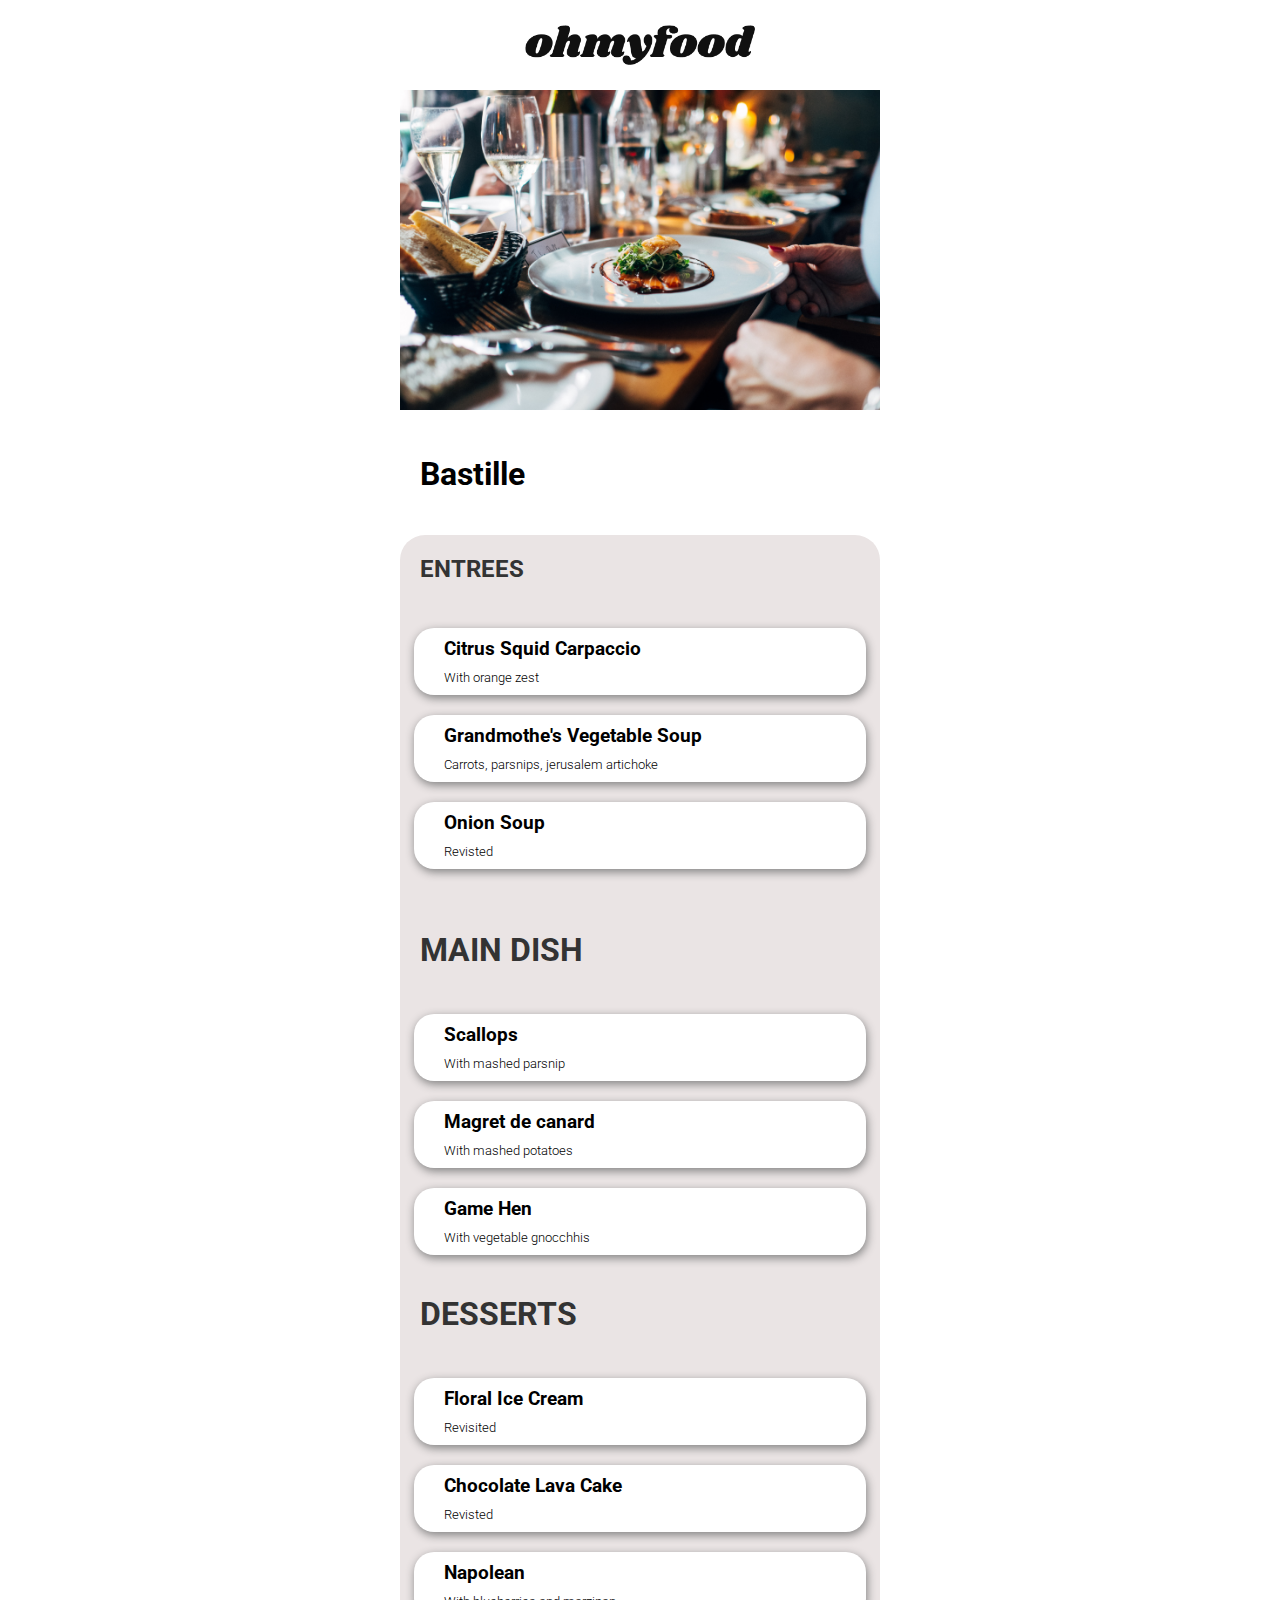
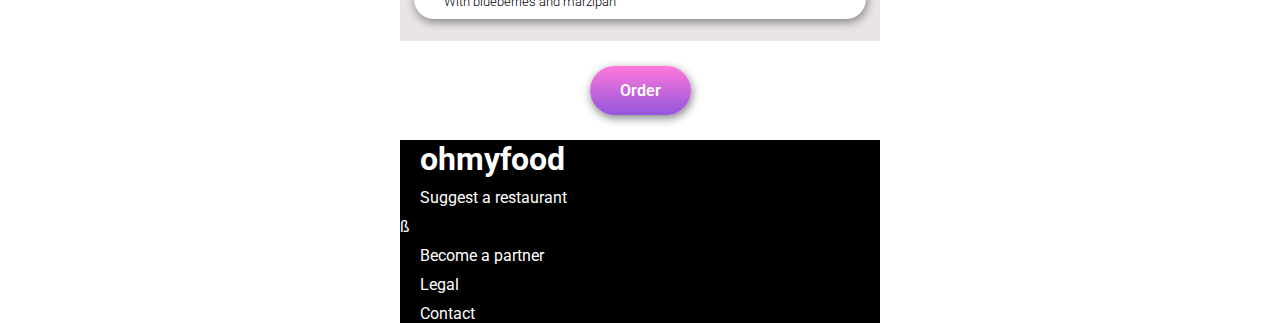
==== alafrancaise.html @ 84ab4adc "adding more to index" ====
<!DOCTYPE html>
<html lang="en">
  <head>
    <meta charset="UTF-8" />
    <meta http-equiv="X-UA-Compatible" content="IE=edge" />
    <meta name="viewport" content="width=device-width, initial-scale=1.0" />
    <link rel="stylesheet" href="styles/styles.css" />
    <title>Document</title>
    <link
      rel="stylesheet"
      href="https://cdnjs.cloudflare.com/ajax/libs/font-awesome/6.1.1/css/all.min.css"
      integrity="sha512-KfkfwYDsLkIlwQp6LFnl8zNdLGxu9YAA1QvwINks4PhcElQSvqcyVLLD9aMhXd13uQjoXtEKNosOWaZqXgel0g=="
      crossorigin="anonymous"
      referrerpolicy="no-referrer"
    />
  </head>
  <body>
    <div class="logo">
       
      <img src="images/logo/ohmyfood.png" alt="logo" />
    </div>
    <figure class="fondo">
    <img src="images/restaurants/jay-wennington-N_Y88TWmGwA-unsplash.jpg" alt="">
    </figure>
    <div class="restaurant">
        <h1>Bastille</h1>
    <div class="favorite">
        <label for="Bastille">
          <input type="checkbox" id="Bastille" />
          <i class="fa-regular fa-heart"></i>
          <span></span>
        </label>
    </div>
</div>
    
    <section class="menu">
        
        
        
        <article class="entree">
            <h2 class="t-menu">ENTREES</h2>
            <div class="selection">
                <h3>Citrus Squid Carpaccio</h3>
                <h5>With orange zest</h5>

        </div>
            <div class="selection">
                <h3>Grandmothe's Vegetable Soup</h3>
                <h5>Carrots, parsnips, jerusalem artichoke</h5>
        </div>
            </div>
            <div class="selection">
                <h3>Onion Soup</h3>
                <h5>Revisted</h5>
        </div>
            </div>

        </article>
        <article class="main-dish">
            <h1 class="t-menu">MAIN DISH</h1>
            <div class="selection">
                <h3>Scallops</h3>
                <h5>With mashed parsnip</h5>
            </div>
            <div class="selection">
                <h3>Magret de canard</h3>
                <h5>With mashed potatoes</h5>
            </div>
            <div class="selection">
                <h3>Game Hen</h3>
                <h5>With vegetable gnocchhis</h5>
            </div>
        </article>
        <article class="dessert">
            <h1 class="t-menu">DESSERTS</h1>
            <div class="selection">
                <h3>Floral Ice Cream</h3>
                <h5>Revisited</h5>
            </div>
            <div class="selection">
                <h3>Chocolate Lava Cake</h3>
                <h5>Revisted</h5>
            </div>
            <div class="selection">
                <h3>Napolean</h3>
                <h5>With blueberries and marzipan</h5>
            </div>
        </article>

    </section>

    
      <a class="btn-order btn-gradient" href="#">Order</a>
    
  </body>
  <footer>
    <h1>ohmyfood</h1>
    
      <a href="#">Suggest a restaurant</a>ß
      <a href="#">Become a partner</a>
      <a href="#">Legal</a>
      <a href="#">Contact</a>
    
  </footer>
</html>
---- styles/styles.css ----
@import url("https://fonts.googleapis.com/css2?family=Shrikhand&display=swap");
@import url("https://fonts.googleapis.com/css2?family=Roboto&display=swap");

/* SETTING BODY PROPERTIES  */

body {
  max-width: 480px;
  font-family: "Roboto";
  font-size: 16px;
  margin: 0 auto;
}

a{
  text-decoration: none;
  
}

a:visited,a:hover, a:link{
  color: white;
}

/* MAIN LOGO DESIGN */

.logo{
  padding: 10px;
  -webkit-box-shadow: 0px 9px 0px -2px rgba(0,0,0,0.25);
  -moz-box-shadow: 0px 9px 0px -2px rgba(0,0,0,0.25);
  box-shadow: 0px 9px 0px -2px rgba(0,0,0,0.20);
}

.logo img{
  display: block;
  height: 40px;
  margin: 15px auto;
}

/* LOCATION SECTION */

.location{
  padding: 20px;
  font-style: 'roboto' ;
  font-size: x-large;
  text-align: center;
  color: #333;
  background-color: rgb(125 125 125 / 28%);
}

.location i{
  margin-right: 10px;
}


.booking {
  height: 15em;
  display: flex;
  flex-flow: column;
  align-content: center;
  justify-content: space-between;
  align-items: center;
  background-color: rgb(233, 233, 233);
  padding: 40px;
}
.booking h1{
  font-weight:900;
}
.booking p{

  width: fit-content;

}
.booking h3{
  text-align: center;

}

.btn-gradient {
  
  margin: 20px;
  width: fit-content;
  background-color: #ff79da;
  align-items: center;
  padding: 15px 30px;
  border-radius: 50px;
  color: #fff;
  font-weight: 600;
  font-family: "Roboto";

  background: #9456dc;
  background: -webkit-linear-gradient(bottom, #9456dc, #ff79db);
  background: -moz-linear-gradient(bottom, #9456dc, #ff79db);
  background: linear-gradient(to top, #9456dc, #ff79db);
  box-shadow: 1px 3px 10px grey;
}


.info{
  display: flex;
  flex-direction: column;
  gap:40px;
}
.info h1{
  margin: 30px;


}

.info i{
  color:#9356dc;
  margin: 5px;
}

.work{
  font-weight: bold;
  display: flex;
  align-items: center;
  font-size: 20px;
  box-shadow: 0px 2px 30px rgb(176, 173, 173);
  margin:  0px 20px ;
  height: 80px;
  background-color: rgb(233, 233, 233);
  border-radius: 20px;
gap:20px;
}
.work p{
  width: 25px;
  margin: 0 0 0 -15px ;
  color: #fff;
  font-size: 20px;
  text-align: center;
  border-radius:50%;
  background-color:#9356dc;
}
.work:hover{
  background-color: #e5d5f6;
  opacity: 1.0;
}


.restaurants{
  display: flex;
  flex-direction: column;
  gap:20px;
  margin-top:40px;
  

}
.restaurants figure{
  margin:20px;
  border-radius: 20px;
  -webkit-box-shadow: -3px 0px 17px 12px rgba(0,0,0,0.1);
  -moz-box-shadow: -3px 0px 17px 12px rgba(0,0,0,0.1);
  box-shadow: -3px 0px 17px 12px rgba(0,0,0,0.1);

}
.restaurants article{

  overflow: hidden;

}
.restaurants article>figure>figcaption>h2{
  margin-left: 20px;
  
}
.restaurants article>figure>figcaption>p{
  margin: 20px;
  overflow: hidden;
  padding-bottom: 20px;

}

.restaurants article>figure>img{
 object-fit:cover;
 width: 100%;
 max-height: 200px ;
  border-top-right-radius: 20px;
  border-top-left-radius: 20px;
  padding-bottom: 10px;

}


footer{
  font-family: 'Roboto';
  background-color: black;
  color: #fff;

}
footer a ,footer>h1{
  margin: 0px 20px;
  color: #fff;
text-decoration: none;

 }

 footer{
  color: #fff;
  display: flex;
  flex-direction: column;
  gap:10px;
 }



 /* alafrancaise code*/




.fondo{

margin: 0;

}
.fondo img{
object-fit: cover;
width: 100%;


}
 .menu{

  display: flex;
  flex-flow: column wrap;
  gap:20px;
  background-color: rgb(234, 228, 228);
  border-radius: 25px 25px 0 0;

 }
.entree , .main-dish , .dessert {  
  display: flex;
  flex-direction: column;
  gap:20px;
  align-items: center;

  
}



.t-menu{
  display: flex;
  margin: 20px;
  padding-bottom: 5px;
  align-self: flex-start;
  color: #333;
 
}

.entree h1:hover{
  border-bottom: 4px solid green;
  width: 11%;
}

 .selection{
  background-color: #fff;
  padding: 10px;
  display: flex;
  flex-flow: column;
  margin: 0;
  border-radius: 20px;
  width: 90%;
  gap:10px;
  box-shadow: 1px 3px 10px grey;
 }

 .selection h3,h5{
  margin:  0 0 0 20px;
}
.selection h5{
font-weight:300;
}

.btn-order{
  margin: 25px auto;
  color: #fff;
display: flex;
flex-direction:row;
 align-self: center;
}
.btn-gradient>a{
  color: #fff;
}

.menu>h1{
  font-size: 40px;
  margin: 20px;
  font-family: "Roboto";
  font-style: italic;
}

.favorite {

 d
}
.restaurant{
display: flex;
 flex-flow: row nowrp;
 align-items: center;
 justify-content: space-between;
 padding: 20px;
}
.favorite input {

  width: 0;
  height: 0;
  overflow: auto;
}

.favorite input:checked + i {

  color: red;


}
 .favorite i {
  

  background-color: transparent;
  border-style: black solid; 
  border-width: 5px;
  
  
  text-align: center;


  font-size: 40px;

position:sticky;
}

.entree input {
  width: 0;
  height: 0;
  overflow: hidden;
}
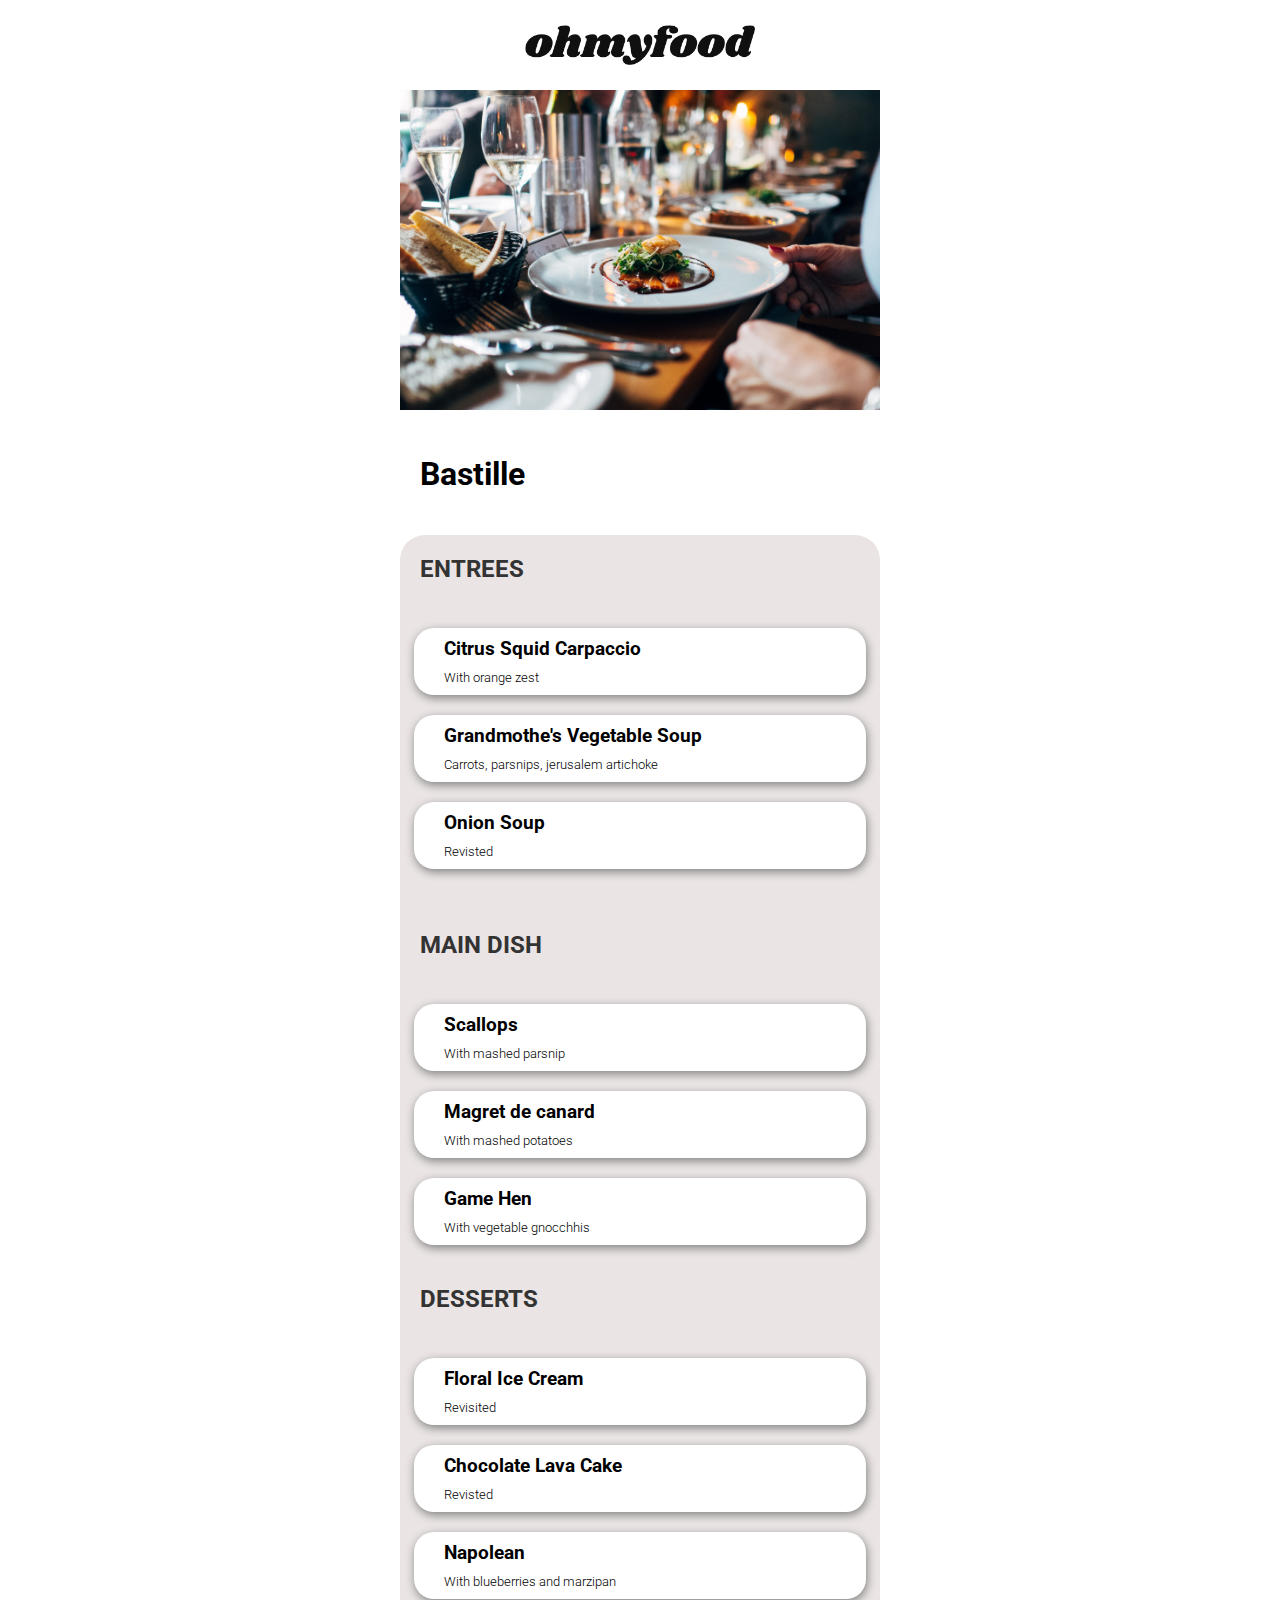
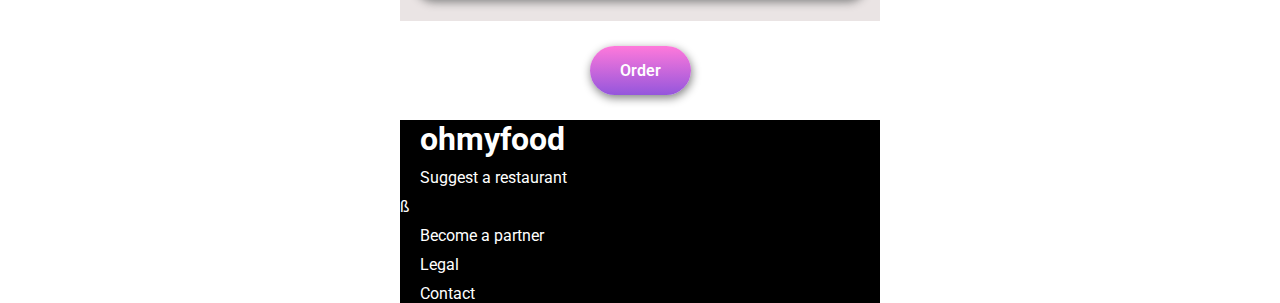
==== commit a0e1dbe0: "adding more to index" ====
--- a/alafrancaise.html
+++ b/alafrancaise.html
@@ -37,7 +37,7 @@
         
         
         
-        <article class="entree">
+        <article class="entree mark">
             <h2 class="t-menu">ENTREES</h2>
             <div class="selection">
                 <h3>Citrus Squid Carpaccio</h3>
@@ -56,8 +56,8 @@
             </div>
 
         </article>
-        <article class="main-dish">
-            <h1 class="t-menu">MAIN DISH</h1>
+        <article class="main-dish mark">
+            <h2 class="t-menu">MAIN DISH</h2>
             <div class="selection">
                 <h3>Scallops</h3>
                 <h5>With mashed parsnip</h5>
@@ -71,8 +71,8 @@
                 <h5>With vegetable gnocchhis</h5>
             </div>
         </article>
-        <article class="dessert">
-            <h1 class="t-menu">DESSERTS</h1>
+        <article class="dessert mark">
+            <h2 class="t-menu">DESSERTS</h2>
             <div class="selection">
                 <h3>Floral Ice Cream</h3>
                 <h5>Revisited</h5>
--- a/styles/styles.css
+++ b/styles/styles.css
@@ -246,9 +246,10 @@
  
 }
 
-.entree h1:hover{
+.mark h2:hover{
   border-bottom: 4px solid green;
   width: 11%;
+  overflow:visible;
 }
 
  .selection{
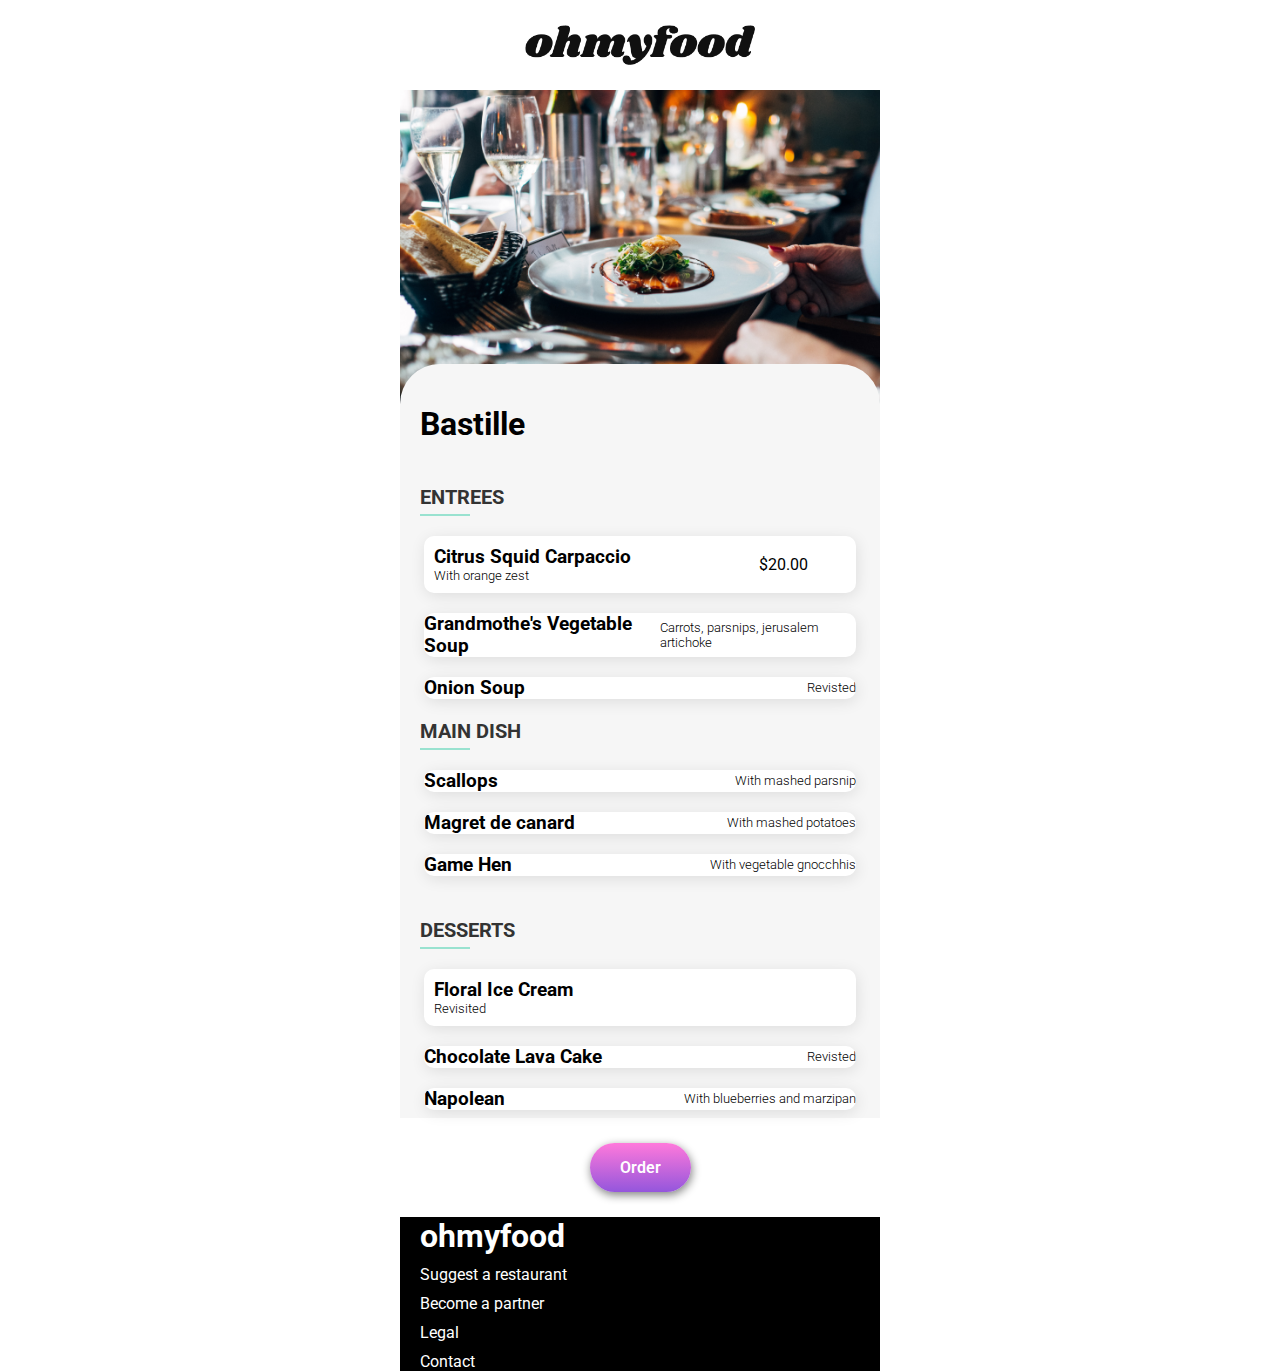
==== commit 0e6f8a97: "working with transition and fixing  more to index" ====
--- a/alafrancaise.html
+++ b/alafrancaise.html
@@ -16,90 +16,87 @@
   </head>
   <body>
     <div class="logo">
-       
       <img src="images/logo/ohmyfood.png" alt="logo" />
     </div>
     <figure class="fondo">
-    <img src="images/restaurants/jay-wennington-N_Y88TWmGwA-unsplash.jpg" alt="">
+      <img
+        src="images/restaurants/jay-wennington-N_Y88TWmGwA-unsplash.jpg"
+        alt=""
+      />
     </figure>
     <div class="restaurant">
-        <h1>Bastille</h1>
-    <div class="favorite">
+      <h1>Bastille</h1>
+      <div class="favorite">
         <label for="Bastille">
           <input type="checkbox" id="Bastille" />
           <i class="fa-regular fa-heart"></i>
-          <span></span>
+          <i class="fa-solid fa-heart"></i>
         </label>
+      </div>
     </div>
-</div>
-    
+
     <section class="menu">
-        
-        
-        
-        <article class="entree mark">
-            <h2 class="t-menu">ENTREES</h2>
-            <div class="selection">
-                <h3>Citrus Squid Carpaccio</h3>
-                <h5>With orange zest</h5>
-
+      <article class="entree mark">
+        <h2 class="t-menu">ENTREES</h2>
+        <div class="selection">
+          <div>
+            <h3>Citrus Squid Carpaccio</h3>
+            <h5>With orange zest</h5>
+          </div>
+          <div class="price">$20.00</div>
+          <div class="check"><i class="fa-solid fa-circle-check"></i></div>
         </div>
-            <div class="selection">
-                <h3>Grandmothe's Vegetable Soup</h3>
-                <h5>Carrots, parsnips, jerusalem artichoke</h5>
+        <div class="selection">
+          <h3>Grandmothe's Vegetable Soup</h3>
+          <h5>Carrots, parsnips, jerusalem artichoke</h5>
         </div>
-            </div>
-            <div class="selection">
-                <h3>Onion Soup</h3>
-                <h5>Revisted</h5>
+        <div class="selection">
+          <h3>Onion Soup</h3>
+          <h5>Revisted</h5>
         </div>
-            </div>
-
-        </article>
-        <article class="main-dish mark">
-            <h2 class="t-menu">MAIN DISH</h2>
-            <div class="selection">
-                <h3>Scallops</h3>
-                <h5>With mashed parsnip</h5>
-            </div>
-            <div class="selection">
-                <h3>Magret de canard</h3>
-                <h5>With mashed potatoes</h5>
-            </div>
-            <div class="selection">
-                <h3>Game Hen</h3>
-                <h5>With vegetable gnocchhis</h5>
-            </div>
-        </article>
-        <article class="dessert mark">
-            <h2 class="t-menu">DESSERTS</h2>
-            <div class="selection">
-                <h3>Floral Ice Cream</h3>
-                <h5>Revisited</h5>
-            </div>
-            <div class="selection">
-                <h3>Chocolate Lava Cake</h3>
-                <h5>Revisted</h5>
-            </div>
-            <div class="selection">
-                <h3>Napolean</h3>
-                <h5>With blueberries and marzipan</h5>
-            </div>
-        </article>
-
+      </article>
+      <article class="main-dish mark">
+        <h2 class="t-menu">MAIN DISH</h2>
+        <div class="selection">
+          <h3>Scallops</h3>
+          <h5>With mashed parsnip</h5>
+        </div>
+        <div class="selection">
+          <h3>Magret de canard</h3>
+          <h5>With mashed potatoes</h5>
+        </div>
+        <div class="selection">
+          <h3>Game Hen</h3>
+          <h5>With vegetable gnocchhis</h5>
+        </div>
+      </article>
+      <article class="dessert mark">
+        <h2 class="t-menu">DESSERTS</h2>
+        <div class="selection">
+          <div>
+            <h3>Floral Ice Cream</h3>
+            <h5>Revisited</h5>
+          </div>
+        </div>
+        <div class="selection">
+          <h3>Chocolate Lava Cake</h3>
+          <h5>Revisted</h5>
+        </div>
+        <div class="selection">
+          <h3>Napolean</h3>
+          <h5>With blueberries and marzipan</h5>
+        </div>
+      </article>
     </section>
 
-    
-      <a class="btn-order btn-gradient" href="#">Order</a>
-    
+    <a class="btn-order btn-gradient" href="#">Order</a>
   </body>
   <footer>
     <h1>ohmyfood</h1>
-    
-      <a href="#">Suggest a restaurant</a>ß
-      <a href="#">Become a partner</a>
-      <a href="#">Legal</a>
-      <a href="#">Contact</a>
-    
+
+    <a href="#">Suggest a restaurant</a>
+    <a href="#">Become a partner</a>
+    <a href="#">Legal</a>
+    <a href="#">Contact</a>
   </footer>
 </html>
--- a/styles/styles.css
+++ b/styles/styles.css
@@ -10,25 +10,26 @@
   margin: 0 auto;
 }
 
-a{
+a {
   text-decoration: none;
-  
-}
-
-a:visited,a:hover, a:link{
+}
+
+a:visited,
+a:hover,
+a:link {
   color: white;
 }
 
 /* MAIN LOGO DESIGN */
 
-.logo{
+.logo {
   padding: 10px;
-  -webkit-box-shadow: 0px 9px 0px -2px rgba(0,0,0,0.25);
-  -moz-box-shadow: 0px 9px 0px -2px rgba(0,0,0,0.25);
-  box-shadow: 0px 9px 0px -2px rgba(0,0,0,0.20);
-}
-
-.logo img{
+  -webkit-box-shadow: 0px 9px 0px -2px rgba(0, 0, 0, 0.25);
+  -moz-box-shadow: 0px 9px 0px -2px rgba(0, 0, 0, 0.25);
+  box-shadow: 0px 9px 0px -2px rgba(0, 0, 0, 0.2);
+}
+
+.logo img {
   display: block;
   height: 40px;
   margin: 15px auto;
@@ -36,19 +37,18 @@
 
 /* LOCATION SECTION */
 
-.location{
+.location {
   padding: 20px;
-  font-style: 'roboto' ;
+  font-style: "roboto";
   font-size: x-large;
   text-align: center;
   color: #333;
   background-color: rgb(125 125 125 / 28%);
 }
 
-.location i{
+.location i {
   margin-right: 10px;
 }
-
 
 .booking {
   height: 15em;
@@ -60,21 +60,17 @@
   background-color: rgb(233, 233, 233);
   padding: 40px;
 }
-.booking h1{
-  font-weight:900;
-}
-.booking p{
-
+.booking h1 {
+  font-weight: 900;
+}
+.booking p {
   width: fit-content;
-
-}
-.booking h3{
+}
+.booking h3 {
   text-align: center;
-
 }
 
 .btn-gradient {
-  
   margin: 20px;
   width: fit-content;
   background-color: #ff79da;
@@ -92,245 +88,254 @@
   box-shadow: 1px 3px 10px grey;
 }
 
-
-.info{
+.info {
   display: flex;
   flex-direction: column;
-  gap:40px;
-}
-.info h1{
+  gap: 40px;
+}
+.info h1 {
   margin: 30px;
-
-
-}
-
-.info i{
-  color:#9356dc;
+}
+
+.info i {
+  color: #9356dc;
   margin: 5px;
 }
 
-.work{
+.work {
   font-weight: bold;
   display: flex;
   align-items: center;
   font-size: 20px;
   box-shadow: 0px 2px 30px rgb(176, 173, 173);
-  margin:  0px 20px ;
+  margin: 0px 20px;
   height: 80px;
   background-color: rgb(233, 233, 233);
   border-radius: 20px;
-gap:20px;
-}
-.work p{
+  gap: 20px;
+}
+.work p {
   width: 25px;
-  margin: 0 0 0 -15px ;
+  margin: 0 0 0 -15px;
   color: #fff;
   font-size: 20px;
   text-align: center;
-  border-radius:50%;
-  background-color:#9356dc;
-}
-.work:hover{
+  border-radius: 50%;
+  background-color: #9356dc;
+}
+.work:hover {
   background-color: #e5d5f6;
-  opacity: 1.0;
-}
-
-
-.restaurants{
+  opacity: 1;
+}
+
+.restaurants {
   display: flex;
   flex-direction: column;
-  gap:20px;
-  margin-top:40px;
-  
-
-}
-.restaurants figure{
-  margin:20px;
+  gap: 20px;
+  margin-top: 40px;
+}
+.restaurants figure {
+  margin: 20px;
   border-radius: 20px;
-  -webkit-box-shadow: -3px 0px 17px 12px rgba(0,0,0,0.1);
-  -moz-box-shadow: -3px 0px 17px 12px rgba(0,0,0,0.1);
-  box-shadow: -3px 0px 17px 12px rgba(0,0,0,0.1);
-
-}
-.restaurants article{
-
+  -webkit-box-shadow: -3px 0px 17px 12px rgba(0, 0, 0, 0.1);
+  -moz-box-shadow: -3px 0px 17px 12px rgba(0, 0, 0, 0.1);
+  box-shadow: -3px 0px 17px 12px rgba(0, 0, 0, 0.1);
+}
+.restaurants article {
   overflow: hidden;
-
-}
-.restaurants article>figure>figcaption>h2{
+}
+.restaurants article > figure > figcaption > h2 {
   margin-left: 20px;
-  
-}
-.restaurants article>figure>figcaption>p{
+}
+.restaurants article > figure > figcaption > p {
   margin: 20px;
   overflow: hidden;
   padding-bottom: 20px;
-
-}
-
-.restaurants article>figure>img{
- object-fit:cover;
- width: 100%;
- max-height: 200px ;
+}
+
+.restaurants article > figure > img {
+  object-fit: cover;
+  width: 100%;
+  max-height: 200px;
   border-top-right-radius: 20px;
   border-top-left-radius: 20px;
   padding-bottom: 10px;
-
-}
-
-
-footer{
-  font-family: 'Roboto';
+}
+
+footer {
+  font-family: "Roboto";
   background-color: black;
   color: #fff;
-
-}
-footer a ,footer>h1{
+}
+footer a,
+footer > h1 {
   margin: 0px 20px;
   color: #fff;
-text-decoration: none;
-
- }
-
- footer{
+  text-decoration: none;
+}
+
+footer {
   color: #fff;
   display: flex;
   flex-direction: column;
-  gap:10px;
- }
-
-
-
- /* alafrancaise code*/
-
-
-
-
-.fondo{
-
-margin: 0;
-
-}
-.fondo img{
-object-fit: cover;
-width: 100%;
-
-
-}
- .menu{
-
+  gap: 10px;
+}
+
+/* alafrancaise code*/
+
+.fondo {
+  margin: 0;
+}
+.fondo img {
+  object-fit: cover;
+  width: 100%;
+}
+.menu {
   display: flex;
   flex-flow: column wrap;
-  gap:20px;
-  background-color: rgb(234, 228, 228);
-  border-radius: 25px 25px 0 0;
-
- }
-.entree , .main-dish , .dessert {  
+  gap: 20px;
+  background-color: #f6f6f6;
+}
+.entree,
+.main-dish,
+.dessert {
   display: flex;
   flex-direction: column;
-  gap:20px;
-  align-items: center;
-
-  
-}
-
-
-
-.t-menu{
-  display: flex;
-  margin: 20px;
+  gap: 20px;
+  align-items: center;
+}
+
+.t-menu {
+  margin: 0 20px;
   padding-bottom: 5px;
   align-self: flex-start;
   color: #333;
- 
-}
-
-.mark h2:hover{
+  position: relative;
+  font-size: 20px;
+  padding: 0;
+}
+.t-menu::after {
+  content: "";
+  display: block;
+  width: 50px;
+  height: 2px;
+  background-color: #99e2d0;
+  margin-top: 5px;
+}
+.mark h2:hover {
   border-bottom: 4px solid green;
   width: 11%;
-  overflow:visible;
-}
-
- .selection{
+  overflow: visible;
+}
+
+.selection {
   background-color: #fff;
+  display: flex;
+  margin: 0;
+  border-radius: 10px;
+  width: 90%;
+  box-shadow: 1px 3px 15px rgb(0 0 0 / 10%);
+  justify-content: space-between;
+  align-items: center;
+  overflow: hidden;
+}
+
+.selection > div:first-of-type {
   padding: 10px;
-  display: flex;
-  flex-flow: column;
+}
+
+.selection h3,
+h5 {
   margin: 0;
-  border-radius: 20px;
-  width: 90%;
-  gap:10px;
-  box-shadow: 1px 3px 10px grey;
- }
-
- .selection h3,h5{
-  margin:  0 0 0 20px;
-}
-.selection h5{
-font-weight:300;
-}
-
-.btn-order{
+}
+.selection h5 {
+  font-weight: 300;
+}
+
+.check {
+  display: flex;
+  justify-content: center;
+  align-items: center;
+  height: 50px;
+  width: 50px;
+  background-color: #99e2d0;
+  color: #fff;
+  margin-right: -120px;
+  transition: all 0.3s ease;
+}
+
+.check i {
+  transform: rotate(45deg);
+  transition: all 2s ease;
+}
+
+.selection:hover .check {
+  margin-right: 0;
+}
+.selection:hover .check i {
+  transform: rotate(0deg);
+}
+
+.btn-order {
   margin: 25px auto;
   color: #fff;
-display: flex;
-flex-direction:row;
- align-self: center;
-}
-.btn-gradient>a{
-  color: #fff;
-}
-
-.menu>h1{
+  display: flex;
+  flex-direction: row;
+  align-self: center;
+}
+.btn-gradient > a {
+  color: #fff;
+}
+
+.menu > h1 {
   font-size: 40px;
   margin: 20px;
   font-family: "Roboto";
   font-style: italic;
 }
 
-.favorite {
-
- d
-}
-.restaurant{
-display: flex;
- flex-flow: row nowrp;
- align-items: center;
- justify-content: space-between;
- padding: 20px;
+.restaurant {
+  display: flex;
+  align-items: center;
+  justify-content: space-between;
+  padding: 20px;
+  background-color: #f6f6f6;
+  border-top-left-radius: 40px;
+  border-top-right-radius: 40px;
+  margin-top: -50px;
+  position: relative;
 }
 .favorite input {
-
   width: 0;
   height: 0;
   overflow: auto;
 }
 
+.favorite i {
+  display: block;
+
+  background-color: transparent;
+  text-align: center;
+
+  font-size: 30px;
+
+  position: sticky;
+}
+
+.favorite input + i + i {
+  display: none;
+}
+
+.favorite input:checked + i + i {
+  display: block;
+  color: red;
+}
 .favorite input:checked + i {
-
-  color: red;
-
-
-}
- .favorite i {
-  
-
-  background-color: transparent;
-  border-style: black solid; 
-  border-width: 5px;
-  
-  
-  text-align: center;
-
-
-  font-size: 40px;
-
-position:sticky;
+  display: none;
 }
 
 .entree input {
   width: 0;
   height: 0;
   overflow: hidden;
-}+}
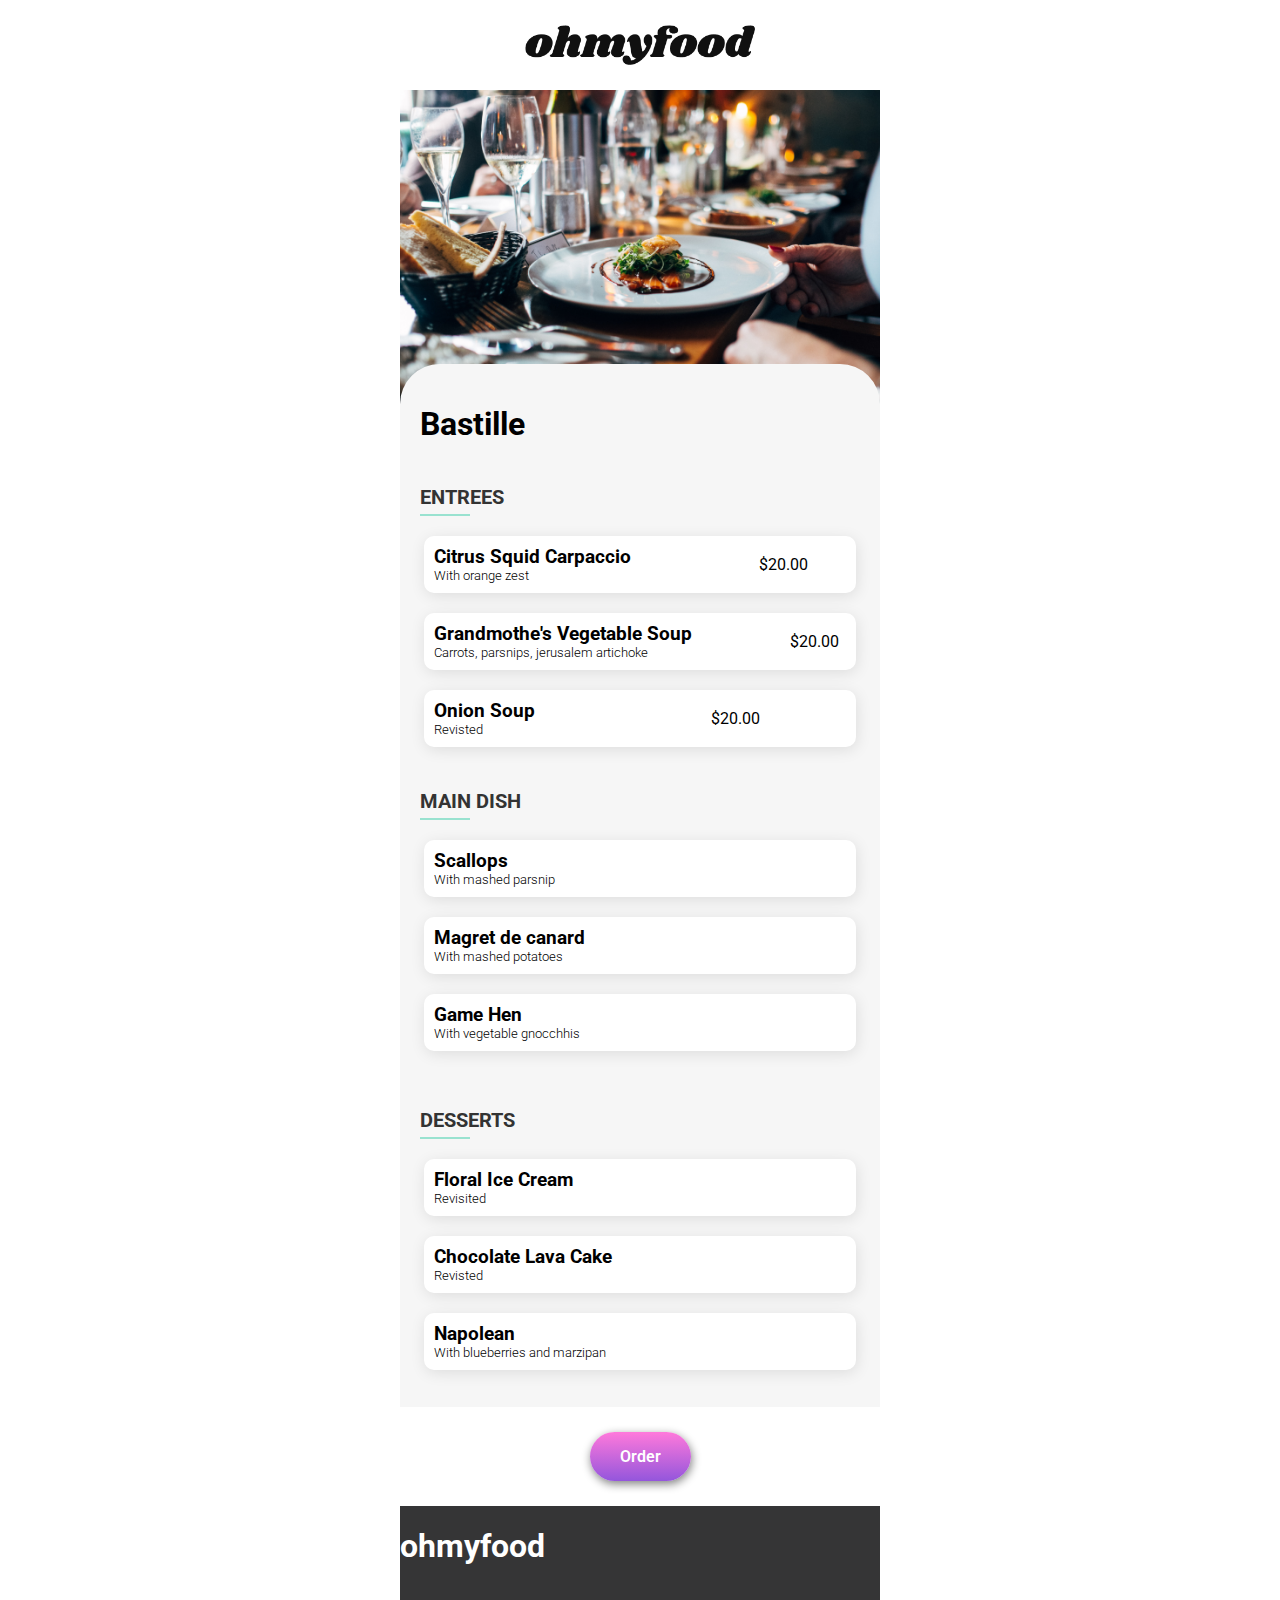
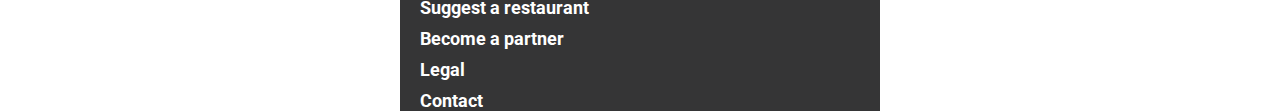
==== commit b8917c0f: "working with transition and fixing  more to index" ====
--- a/alafrancaise.html
+++ b/alafrancaise.html
@@ -47,44 +47,64 @@
           <div class="check"><i class="fa-solid fa-circle-check"></i></div>
         </div>
         <div class="selection">
-          <h3>Grandmothe's Vegetable Soup</h3>
-          <h5>Carrots, parsnips, jerusalem artichoke</h5>
+          <div>
+            <h3>Grandmothe's Vegetable Soup</h3>
+            <h5>Carrots, parsnips, jerusalem artichoke</h5>
+          </div>
+          <div class="price">$20.00</div>
+          <div class="check"><i class="fa-solid fa-circle-check"></i></div>
         </div>
         <div class="selection">
-          <h3>Onion Soup</h3>
-          <h5>Revisted</h5>
+          <div>
+            <h3>Onion Soup</h3>
+            <h5>Revisted</h5>
+          </div>
+          <div class="price">$20.00</div>
+          <div class="check"><i class="fa-solid fa-circle-check"></i></div>
         </div>
       </article>
       <article class="main-dish mark">
         <h2 class="t-menu">MAIN DISH</h2>
         <div class="selection">
-          <h3>Scallops</h3>
-          <h5>With mashed parsnip</h5>
+          <div>
+            <h3>Scallops</h3>
+            <h5>With mashed parsnip</h5>
+          </div>
         </div>
         <div class="selection">
-          <h3>Magret de canard</h3>
-          <h5>With mashed potatoes</h5>
+          <div>
+            <h3>Magret de canard</h3>
+            <h5>With mashed potatoes</h5>
+          </div>
         </div>
         <div class="selection">
-          <h3>Game Hen</h3>
-          <h5>With vegetable gnocchhis</h5>
+          <div>
+            <h3>Game Hen</h3>
+            <h5>With vegetable gnocchhis</h5>
+          </div>
         </div>
       </article>
       <article class="dessert mark">
         <h2 class="t-menu">DESSERTS</h2>
         <div class="selection">
           <div>
-            <h3>Floral Ice Cream</h3>
-            <h5>Revisited</h5>
+            <div>
+              <h3>Floral Ice Cream</h3>
+              <h5>Revisited</h5>
+            </div>
           </div>
         </div>
         <div class="selection">
-          <h3>Chocolate Lava Cake</h3>
-          <h5>Revisted</h5>
+          <div>
+            <h3>Chocolate Lava Cake</h3>
+            <h5>Revisted</h5>
+          </div>
         </div>
         <div class="selection">
-          <h3>Napolean</h3>
-          <h5>With blueberries and marzipan</h5>
+          <div>
+            <h3>Napolean</h3>
+            <h5>With blueberries and marzipan</h5>
+          </div>
         </div>
       </article>
     </section>
--- a/styles/styles.css
+++ b/styles/styles.css
@@ -1,12 +1,11 @@
 @import url("https://fonts.googleapis.com/css2?family=Shrikhand&display=swap");
 @import url("https://fonts.googleapis.com/css2?family=Roboto&display=swap");
-
+@import url("https://fonts.googleapis.com/css2?family=Roboto:ital,wght@1,900&display=swap");
 /* SETTING BODY PROPERTIES  */
 
 body {
   max-width: 480px;
-  font-family: "Roboto";
-  font-size: 16px;
+  font-family: "Roboto", sans-serif;
   margin: 0 auto;
 }
 
@@ -163,15 +162,18 @@
 }
 
 footer {
-  font-family: "Roboto";
-  background-color: black;
-  color: #fff;
-}
-footer a,
-footer > h1 {
+  font-family: "Roboto", sans-serif;
+  background-color: #353536;
+  color: #fff;
+}
+footer a {
+  position: relative;
   margin: 0px 20px;
   color: #fff;
   text-decoration: none;
+  font-family: "Roboto", sans-serif;
+  font-size: large;
+  font-weight: bold;
 }
 
 footer {
@@ -179,6 +181,9 @@
   display: flex;
   flex-direction: column;
   gap: 10px;
+}
+footer i {
+  clear: left;
 }
 
 /* alafrancaise code*/
@@ -339,3 +344,12 @@
   height: 0;
   overflow: hidden;
 }
+
+footer > img {
+  padding: 20px;
+  width: 30%;
+  filter: invert(1);
+}
+footer div {
+  margin-left: 20px;
+}
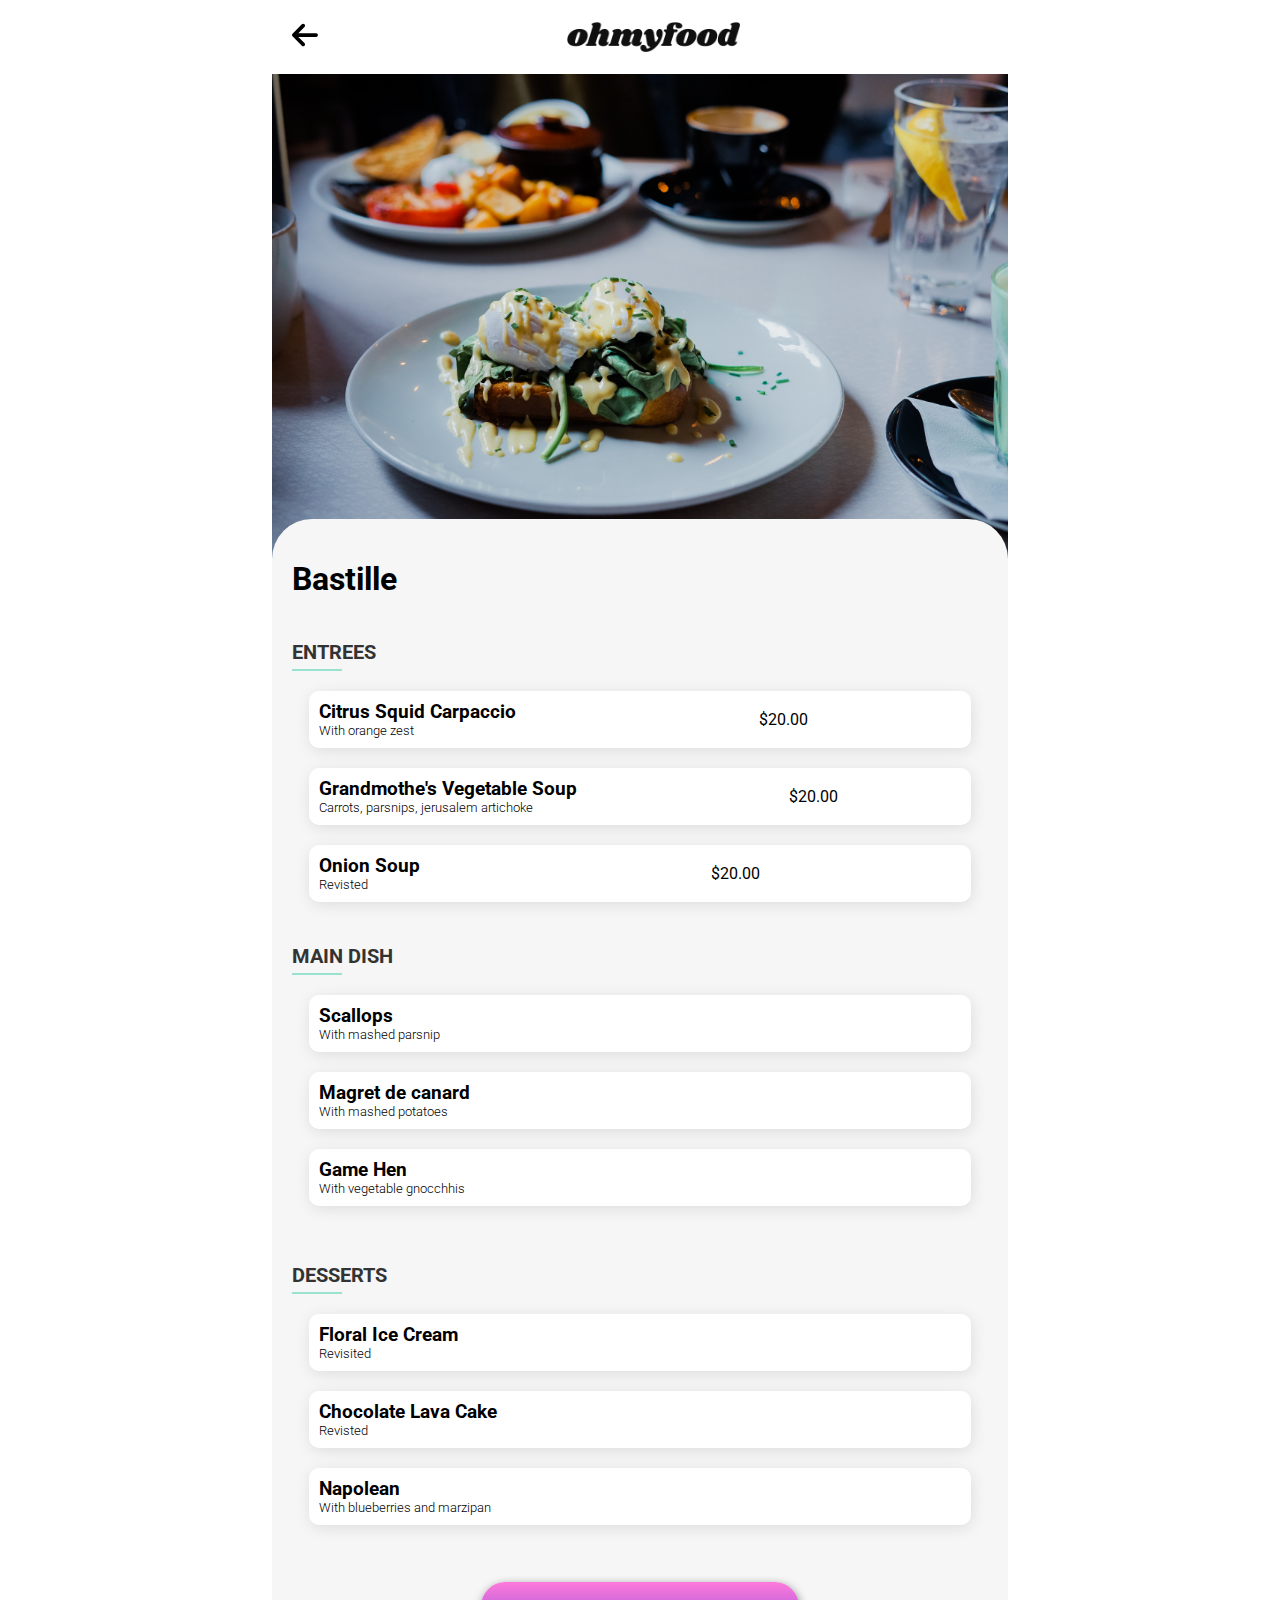
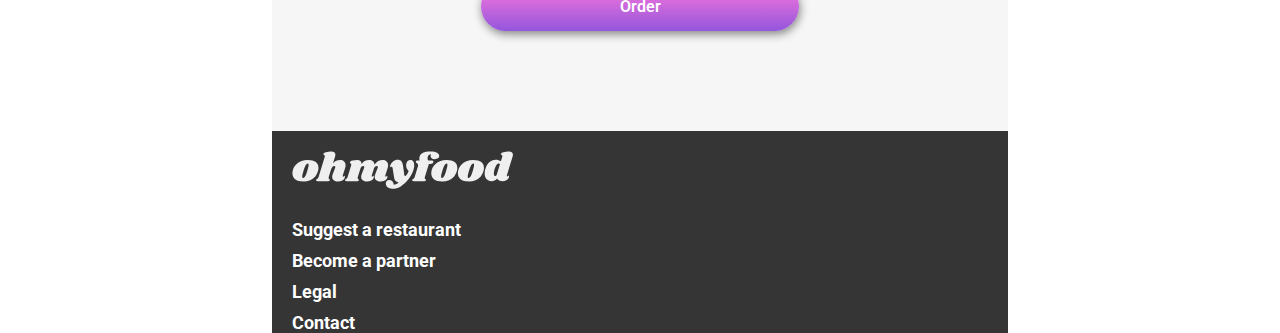
==== commit 8c3e0d12: "Haciendo varios cambios en alafrancaise page" ====
--- a/alafrancaise.html
+++ b/alafrancaise.html
@@ -16,11 +16,15 @@
   </head>
   <body>
     <div class="logo">
+      <a href="./">
+        <img src="images/arrow-left-solid/arrow-left-solid.svg" />
+      </a>
+
       <img src="images/logo/ohmyfood.png" alt="logo" />
     </div>
     <figure class="fondo">
       <img
-        src="images/restaurants/jay-wennington-N_Y88TWmGwA-unsplash.jpg"
+        src="images/restaurants/toa-heftiba-DQKerTsQwi0-unsplash.jpg"
         alt=""
       />
     </figure>
@@ -107,12 +111,11 @@
           </div>
         </div>
       </article>
+      <a class="btn-order btn-gradient" href="#"><span>Order</span></a>
     </section>
-
-    <a class="btn-order btn-gradient" href="#">Order</a>
   </body>
   <footer>
-    <h1>ohmyfood</h1>
+    <img src="/images/logo/ohmyfood@2x.svg" alt="" />
 
     <a href="#">Suggest a restaurant</a>
     <a href="#">Become a partner</a>
--- a/styles/styles.css
+++ b/styles/styles.css
@@ -4,7 +4,7 @@
 /* SETTING BODY PROPERTIES  */
 
 body {
-  max-width: 480px;
+  max-width: 736px;
   font-family: "Roboto", sans-serif;
   margin: 0 auto;
 }
@@ -22,16 +22,23 @@
 /* MAIN LOGO DESIGN */
 
 .logo {
-  padding: 10px;
+  display: flex;
+  align-items: baseline;
+  padding: 20px;
+  
   -webkit-box-shadow: 0px 9px 0px -2px rgba(0, 0, 0, 0.25);
   -moz-box-shadow: 0px 9px 0px -2px rgba(0, 0, 0, 0.25);
   box-shadow: 0px 9px 0px -2px rgba(0, 0, 0, 0.2);
 }
+.logo i{
+  font-size: 30px;
+
+}
 
 .logo img {
-  display: block;
-  height: 40px;
-  margin: 15px auto;
+
+height: 30px;
+margin: auto;
 }
 
 /* LOCATION SECTION */
@@ -71,9 +78,9 @@
 
 .btn-gradient {
   margin: 20px;
-  width: fit-content;
+
   background-color: #ff79da;
-  align-items: center;
+
   padding: 15px 30px;
   border-radius: 50px;
   color: #fff;
@@ -282,14 +289,22 @@
 }
 
 .btn-order {
-  margin: 25px auto;
-  color: #fff;
-  display: flex;
-  flex-direction: row;
+  margin-bottom: 100px;
+  margin-top: 0;
+  width: 35%;
+  color: #fff;
+  display: flex;
   align-self: center;
 }
+
+.btn-order>span{
+margin: 0 auto;
+}
+
 .btn-gradient > a {
-  color: #fff;
+  display: inline;
+  color: #fff;
+  justify-items: center; 
 }
 
 .menu > h1 {
@@ -344,8 +359,12 @@
   height: 0;
   overflow: hidden;
 }
-
+footer h1{
+  margin-left: 20px;
+  
+}
 footer > img {
+
   padding: 20px;
   width: 30%;
   filter: invert(1);
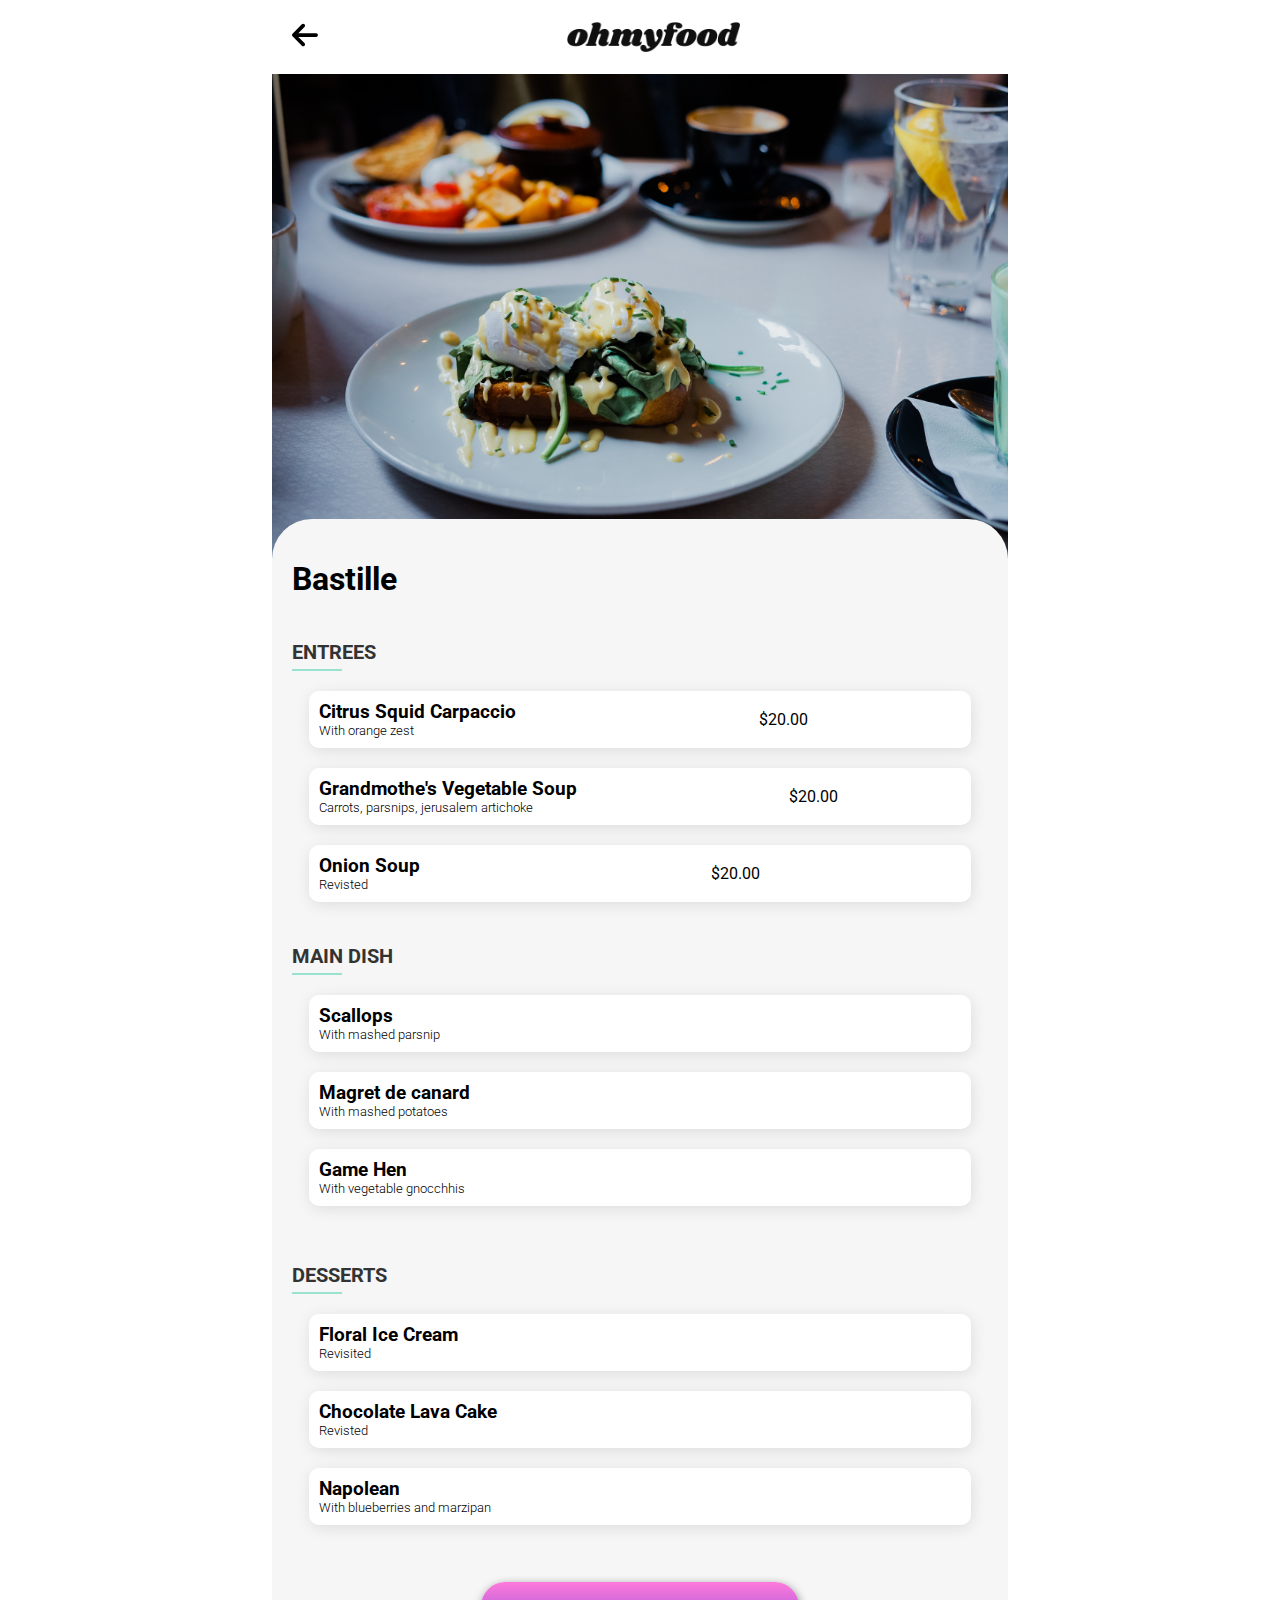
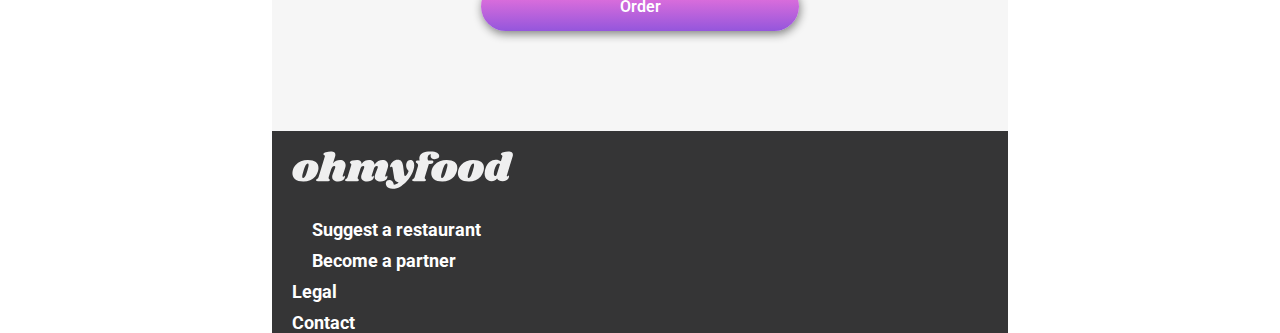
==== commit 4385f819: "fixing footer" ====
--- a/alafrancaise.html
+++ b/alafrancaise.html
@@ -115,10 +115,16 @@
     </section>
   </body>
   <footer>
-    <img src="/images/logo/ohmyfood@2x.svg" alt="" />
+    <img src="/images/logo/ohmyfood@2x.svg" alt="OhMyFood" />
+    <div>
+      <i class="fa-solid fa-utensils"> </i>
+      <a href="/alafrancaise.html"> Suggest a restaurant</a>
+    </div>
 
-    <a href="#">Suggest a restaurant</a>
-    <a href="#">Become a partner</a>
+    <div>
+      <i class="fa-solid fa-handshake-angle"></i>
+      <a href="#">Become a partner</a>
+    </div>
     <a href="#">Legal</a>
     <a href="#">Contact</a>
   </footer>
--- a/styles/styles.css
+++ b/styles/styles.css
@@ -152,11 +152,13 @@
 }
 .restaurants article > figure > figcaption > h2 {
   margin-left: 20px;
+  color: #333;
 }
 .restaurants article > figure > figcaption > p {
   margin: 20px;
   overflow: hidden;
   padding-bottom: 20px;
+  color: #333;
 }
 
 .restaurants article > figure > img {
@@ -368,7 +370,14 @@
   padding: 20px;
   width: 30%;
   filter: invert(1);
+  -webkit-filter: invert(1);
+  -ms-filter: invert(1);
+  -o-filter:invert(1);
 }
 footer div {
   margin-left: 20px;
 }
+
+.main{
+  color:#333;
+}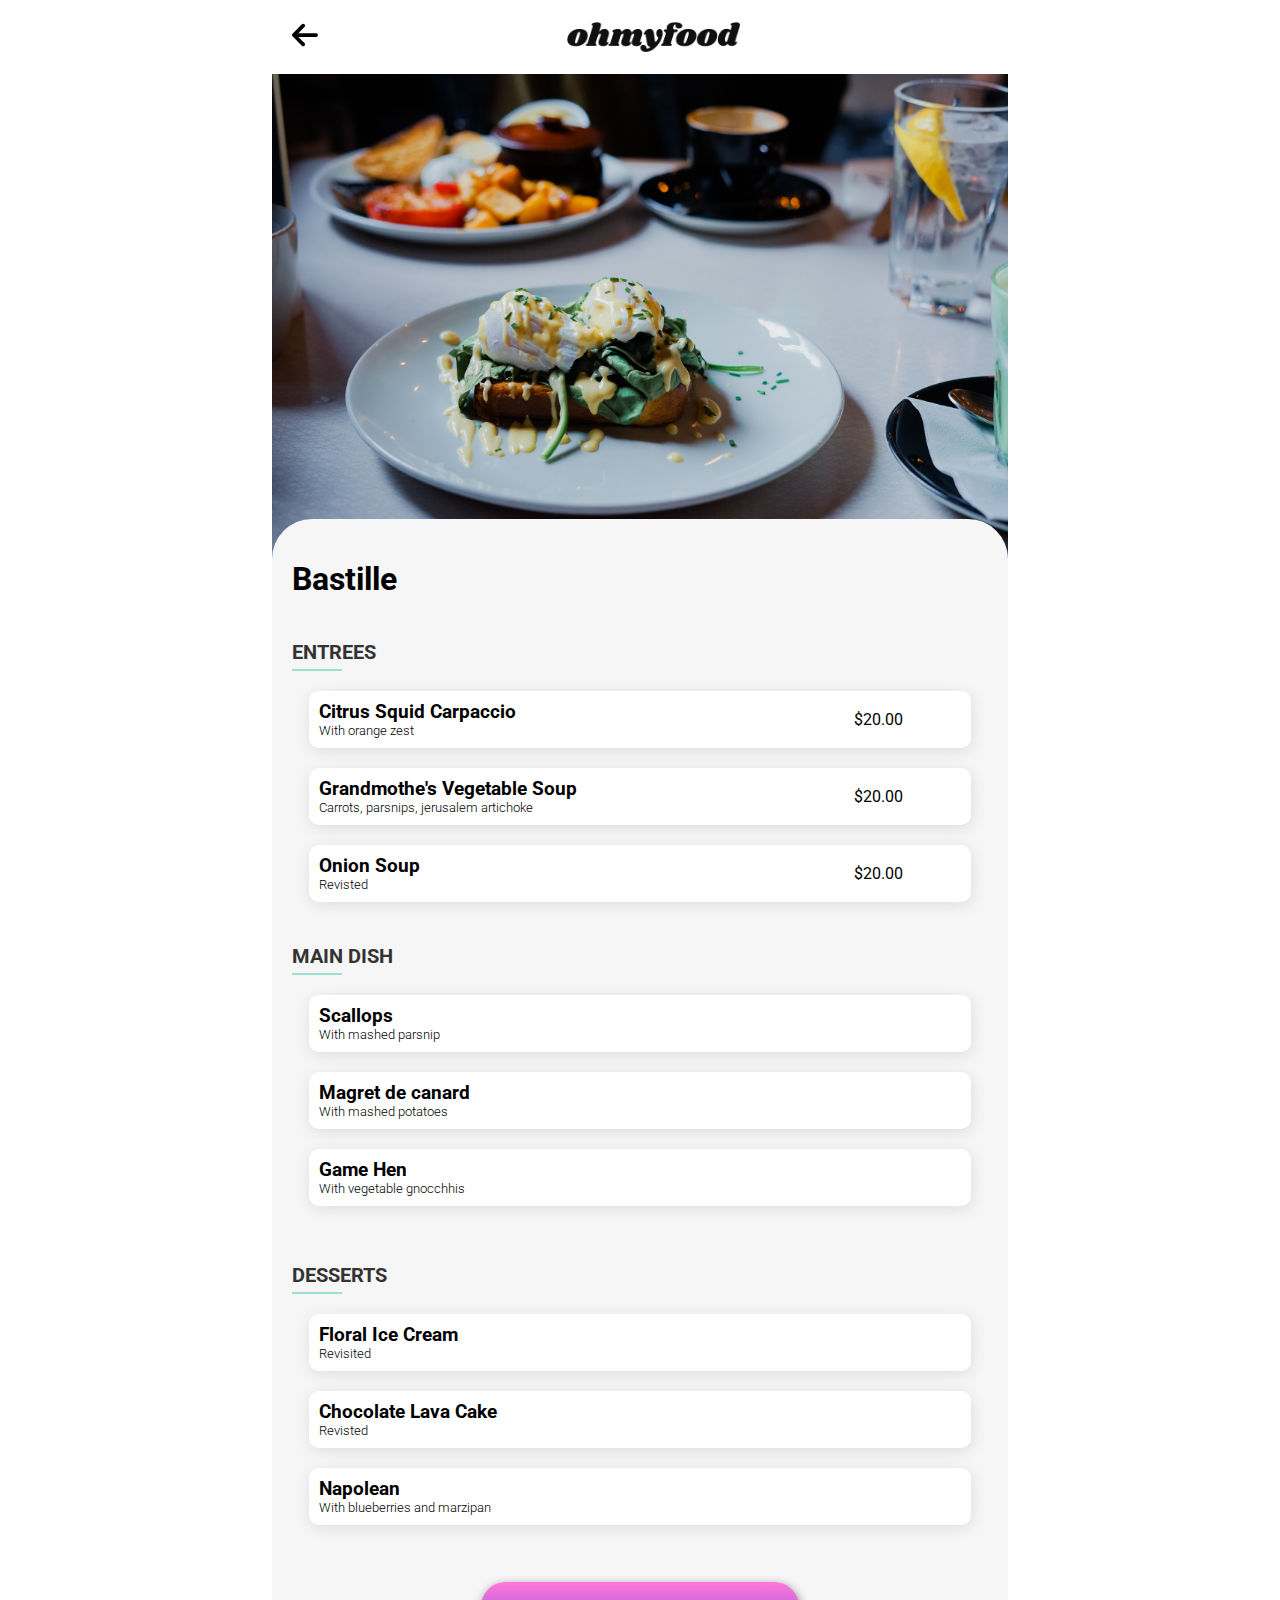
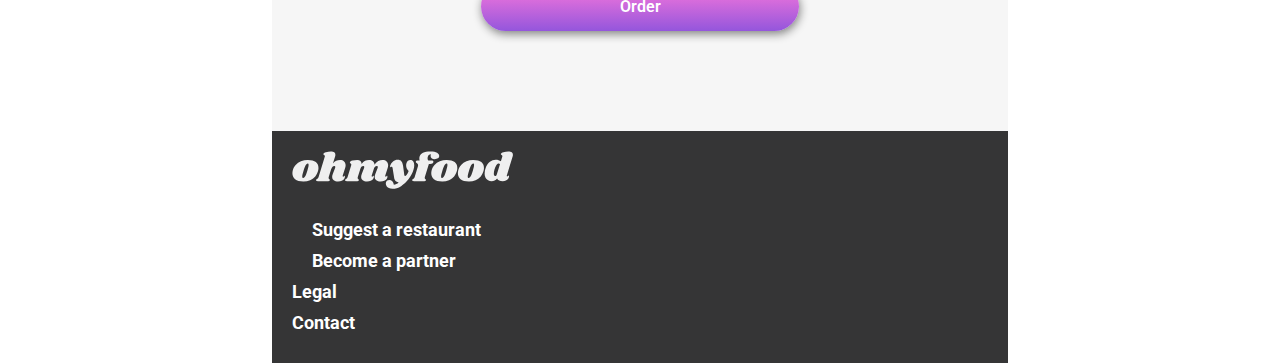
==== commit 7341e39f: "working with transition and fixing  more to index" ====
--- a/alafrancaise.html
+++ b/alafrancaise.html
@@ -31,11 +31,9 @@
     <div class="restaurant">
       <h1>Bastille</h1>
       <div class="favorite">
-        <label for="Bastille">
-          <input type="checkbox" id="Bastille" />
-          <i class="fa-regular fa-heart"></i>
-          <i class="fa-solid fa-heart"></i>
-        </label>
+        <input type="checkbox" value="favorited" />
+        <i class="fa-regular fa-heart"></i>
+        <i class="fa-solid fa-heart"></i>
       </div>
     </div>
 
--- a/styles/styles.css
+++ b/styles/styles.css
@@ -1,6 +1,5 @@
-@import url("https://fonts.googleapis.com/css2?family=Shrikhand&display=swap");
-@import url("https://fonts.googleapis.com/css2?family=Roboto&display=swap");
-@import url("https://fonts.googleapis.com/css2?family=Roboto:ital,wght@1,900&display=swap");
+@import url("https://fonts.googleapis.com/css2?family=Roboto:wght@400;500;700;900&display=swap");
+
 /* SETTING BODY PROPERTIES  */
 
 body {
@@ -25,20 +24,18 @@
   display: flex;
   align-items: baseline;
   padding: 20px;
-  
+
   -webkit-box-shadow: 0px 9px 0px -2px rgba(0, 0, 0, 0.25);
   -moz-box-shadow: 0px 9px 0px -2px rgba(0, 0, 0, 0.25);
   box-shadow: 0px 9px 0px -2px rgba(0, 0, 0, 0.2);
 }
-.logo i{
+.logo i {
   font-size: 30px;
-
 }
 
 .logo img {
-
-height: 30px;
-margin: auto;
+  height: 30px;
+  margin: auto;
 }
 
 /* LOCATION SECTION */
@@ -137,27 +134,46 @@
 .restaurants {
   display: flex;
   flex-direction: column;
-  gap: 20px;
-  margin-top: 40px;
-}
+
+  padding-bottom: 40px;
+  margin-top: 80px;
+  background-color: #f6f6f6;
+}
+
+.restaurants > h1 {
+  font-weight: bold;
+  font-size: xx-large;
+  margin-left: 20px;
+  padding-top: 40px;
+  margin-bottom: 10px;
+}
+
 .restaurants figure {
   margin: 20px;
   border-radius: 20px;
+  overflow: hidden;
   -webkit-box-shadow: -3px 0px 17px 12px rgba(0, 0, 0, 0.1);
   -moz-box-shadow: -3px 0px 17px 12px rgba(0, 0, 0, 0.1);
   box-shadow: -3px 0px 17px 12px rgba(0, 0, 0, 0.1);
 }
-.restaurants article {
-  overflow: hidden;
-}
-.restaurants article > figure > figcaption > h2 {
-  margin-left: 20px;
-  color: #333;
-}
-.restaurants article > figure > figcaption > p {
-  margin: 20px;
-  overflow: hidden;
-  padding-bottom: 20px;
+
+.restaurants article figure img {
+  width: 100%;
+  display: block;
+}
+.restaurants article figcaption {
+  padding: 10px 20px;
+  display: flex;
+  justify-content: space-between;
+  align-items: center;
+  color: #333;
+}
+
+.restaurants article figcaption h2 a {
+  color: #333;
+}
+
+.restaurants article figcaption p {
   color: #333;
 }
 
@@ -252,10 +268,27 @@
   justify-content: space-between;
   align-items: center;
   overflow: hidden;
+  position: relative;
+  transition: all 0.3s ease;
+  animation-name: slideup;
+  animation-fill-mode: backwards;
+  animation-duration: 0.3s;
+  animation-timing-function: ease;
+}
+
+.selection:nth-of-type(1) {
+  animation-delay: 100ms;
+}
+.selection:nth-of-type(2) {
+  animation-delay: 200ms;
+}
+.selection:nth-of-type(3) {
+  animation-delay: 300ms;
 }
 
 .selection > div:first-of-type {
   padding: 10px;
+  flex: 10;
 }
 
 .selection h3,
@@ -265,17 +298,24 @@
 .selection h5 {
   font-weight: 300;
 }
-
+.selection .price {
+  padding-right: 12px;
+  transition: all 0.3s ease;
+  flex: 2;
+}
 .check {
   display: flex;
   justify-content: center;
   align-items: center;
-  height: 50px;
+  height: 100%;
   width: 50px;
   background-color: #99e2d0;
   color: #fff;
-  margin-right: -120px;
+  position: absolute;
+  top: 0;
+  right: -50px;
   transition: all 0.3s ease;
+  cursor: pointer;
 }
 
 .check i {
@@ -284,10 +324,23 @@
 }
 
 .selection:hover .check {
-  margin-right: 0;
+  right: 0;
 }
 .selection:hover .check i {
   transform: rotate(0deg);
+}
+
+.selection:hover .price {
+  padding-right: 62px;
+}
+
+.selection:hover h3,
+.selection:hover h5 {
+  margin: 0;
+  white-space: nowrap;
+  overflow: hidden;
+  text-overflow: ellipsis;
+  max-width: 90%;
 }
 
 .btn-order {
@@ -299,14 +352,14 @@
   align-self: center;
 }
 
-.btn-order>span{
-margin: 0 auto;
+.btn-order > span {
+  margin: 0 auto;
 }
 
 .btn-gradient > a {
   display: inline;
   color: #fff;
-  justify-items: center; 
+  justify-items: center;
 }
 
 .menu > h1 {
@@ -327,6 +380,9 @@
   margin-top: -50px;
   position: relative;
 }
+.restaurant .favorite {
+  margin-top: -15px;
+}
 .favorite input {
   width: 0;
   height: 0;
@@ -335,13 +391,10 @@
 
 .favorite i {
   display: block;
-
+  margin-top: -20px;
   background-color: transparent;
   text-align: center;
-
   font-size: 30px;
-
-  position: sticky;
 }
 
 .favorite input + i + i {
@@ -350,7 +403,10 @@
 
 .favorite input:checked + i + i {
   display: block;
-  color: red;
+
+  background-image: linear-gradient(to top, #9456dc, #ff79db);
+  -webkit-text-fill-color: transparent;
+  -webkit-background-clip: text;
 }
 .favorite input:checked + i {
   display: none;
@@ -361,23 +417,35 @@
   height: 0;
   overflow: hidden;
 }
-footer h1{
+footer {
+  padding-bottom: 30px;
+}
+footer h1 {
   margin-left: 20px;
-  
 }
 footer > img {
-
   padding: 20px;
   width: 30%;
   filter: invert(1);
   -webkit-filter: invert(1);
   -ms-filter: invert(1);
-  -o-filter:invert(1);
+  -o-filter: invert(1);
 }
 footer div {
   margin-left: 20px;
 }
 
-.main{
-  color:#333;
-}+.main {
+  color: #333;
+}
+
+@keyframes slideup {
+  0% {
+    transform: translateY(25px);
+    opacity: 0;
+  }
+  100% {
+    transform: translateY(0);
+    opacity: 1;
+  }
+}
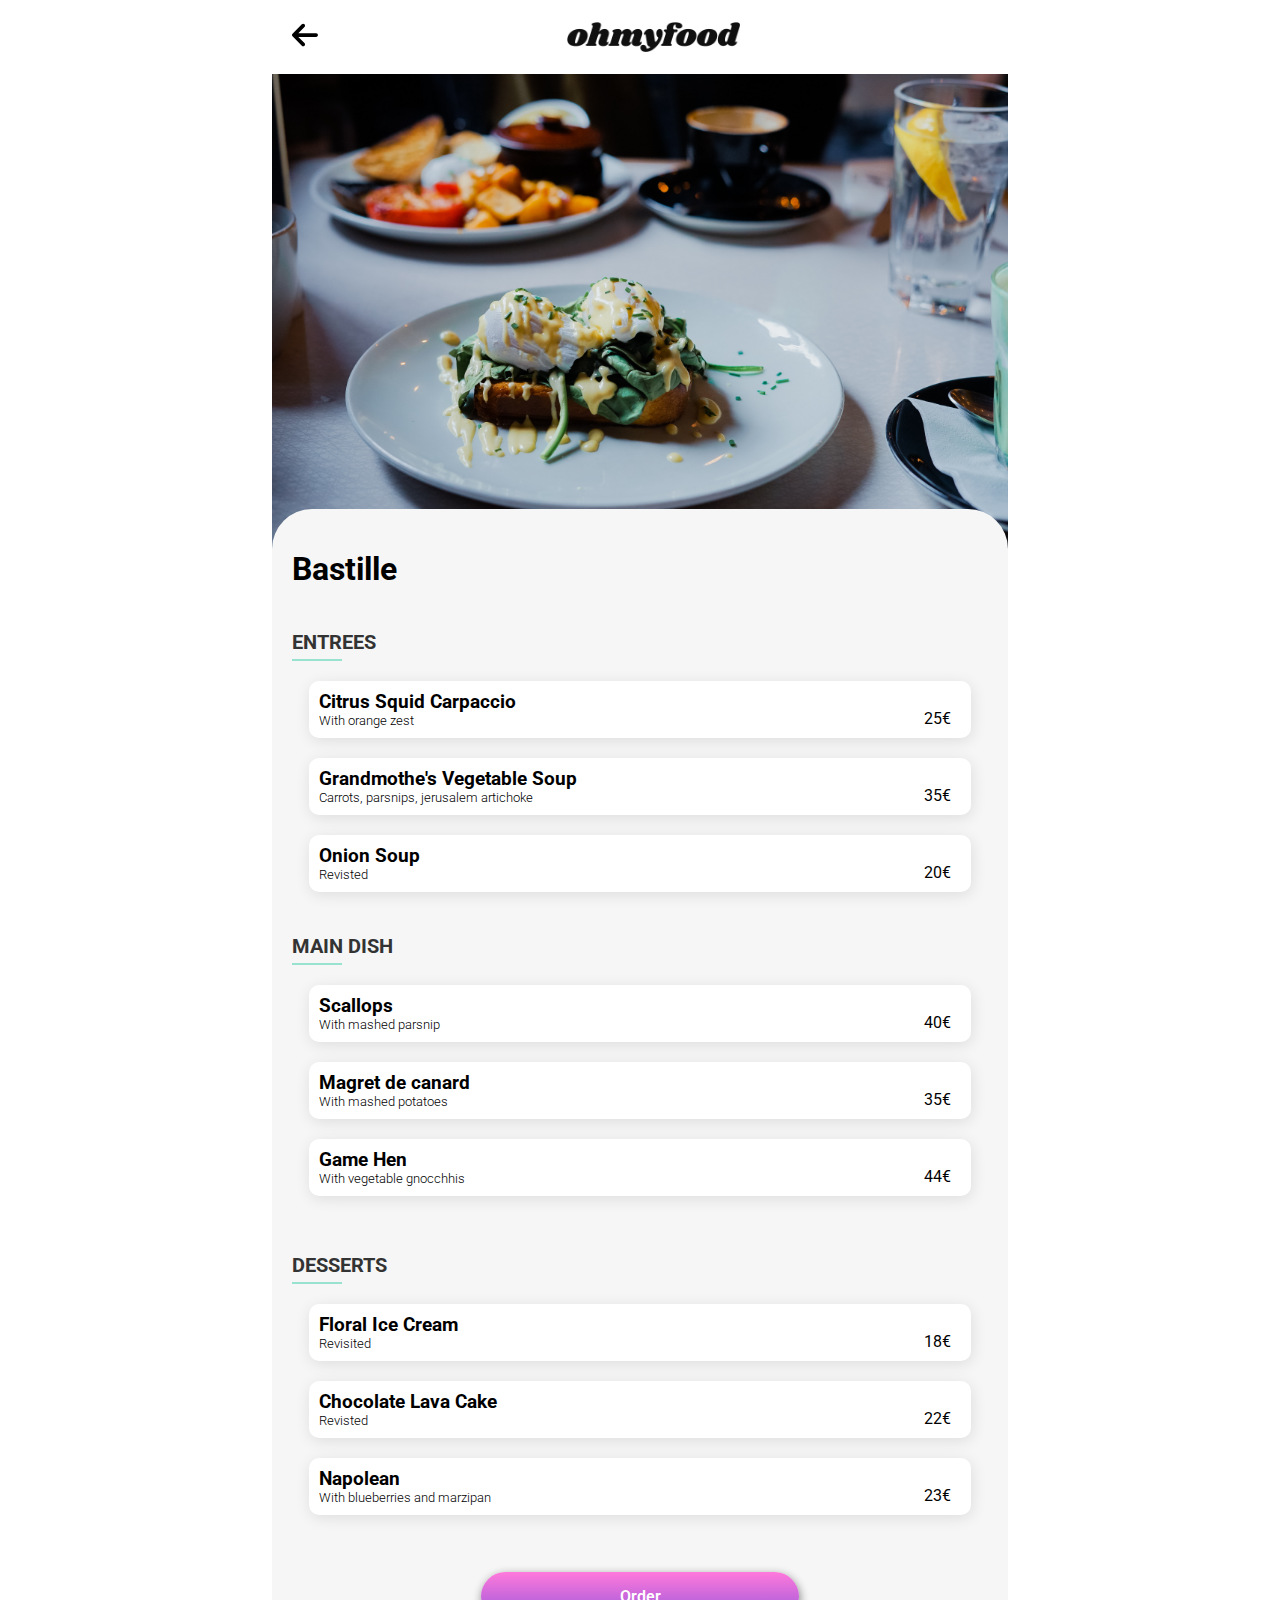
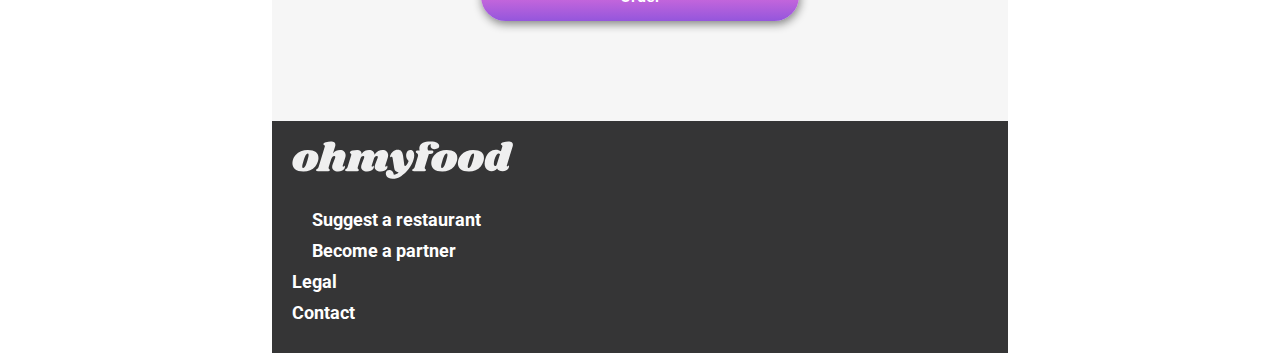
==== commit 298b2bd2: "second page adding check" ====
--- a/alafrancaise.html
+++ b/alafrancaise.html
@@ -45,7 +45,7 @@
             <h3>Citrus Squid Carpaccio</h3>
             <h5>With orange zest</h5>
           </div>
-          <div class="price">$20.00</div>
+          <div class="price">25&euro;</div>
           <div class="check"><i class="fa-solid fa-circle-check"></i></div>
         </div>
         <div class="selection">
@@ -53,7 +53,7 @@
             <h3>Grandmothe's Vegetable Soup</h3>
             <h5>Carrots, parsnips, jerusalem artichoke</h5>
           </div>
-          <div class="price">$20.00</div>
+          <div class="price">35&euro;</div>
           <div class="check"><i class="fa-solid fa-circle-check"></i></div>
         </div>
         <div class="selection">
@@ -61,7 +61,7 @@
             <h3>Onion Soup</h3>
             <h5>Revisted</h5>
           </div>
-          <div class="price">$20.00</div>
+          <div class="price">20&euro;</div>
           <div class="check"><i class="fa-solid fa-circle-check"></i></div>
         </div>
       </article>
@@ -72,28 +72,38 @@
             <h3>Scallops</h3>
             <h5>With mashed parsnip</h5>
           </div>
+          <div class="price">40&euro;</div>
+          <div class="check"><i class="fa-solid fa-circle-check"></i></div>
+        </div>
         </div>
         <div class="selection">
           <div>
             <h3>Magret de canard</h3>
             <h5>With mashed potatoes</h5>
           </div>
+          <div class="price">35&euro;</div>
+          <div class="check"><i class="fa-solid fa-circle-check"></i></div>
+        </div>
         </div>
         <div class="selection">
           <div>
             <h3>Game Hen</h3>
             <h5>With vegetable gnocchhis</h5>
           </div>
+          <div class="price">44&euro;</div>
+          <div class="check"><i class="fa-solid fa-circle-check"></i></div>
+        </div>
         </div>
       </article>
       <article class="dessert mark">
         <h2 class="t-menu">DESSERTS</h2>
         <div class="selection">
-          <div>
             <div>
               <h3>Floral Ice Cream</h3>
               <h5>Revisited</h5>
             </div>
+            <div class="price">18&euro;</div>
+            <div class="check"><i class="fa-solid fa-circle-check"></i></div>
           </div>
         </div>
         <div class="selection">
@@ -101,12 +111,18 @@
             <h3>Chocolate Lava Cake</h3>
             <h5>Revisted</h5>
           </div>
+          <div class="price">22&euro;</div>
+          <div class="check"><i class="fa-solid fa-circle-check"></i></div>
+        </div>
         </div>
         <div class="selection">
           <div>
             <h3>Napolean</h3>
             <h5>With blueberries and marzipan</h5>
           </div>
+          <div class="price">23&euro;</div>
+          <div class="check"><i class="fa-solid fa-circle-check"></i></div>
+        </div>
         </div>
       </article>
       <a class="btn-order btn-gradient" href="#"><span>Order</span></a>
--- a/styles/styles.css
+++ b/styles/styles.css
@@ -299,28 +299,32 @@
   font-weight: 300;
 }
 .selection .price {
-  padding-right: 12px;
+  padding-right: 20px;
   transition: all 0.3s ease;
-  flex: 2;
+  /*flex: 2;*/
+  display: flex;
+  align-self: end;
+  padding-bottom: 10px;
 }
 .check {
   display: flex;
   justify-content: center;
   align-items: center;
   height: 100%;
-  width: 50px;
+  width: 60px;
   background-color: #99e2d0;
   color: #fff;
   position: absolute;
   top: 0;
-  right: -50px;
+  right: -60px;
   transition: all 0.3s ease;
   cursor: pointer;
 }
 
 .check i {
-  transform: rotate(45deg);
-  transition: all 2s ease;
+  transform: rotate(-360deg);
+  transition: all 0.5s ease;
+  font-size: 25px;
 }
 
 .selection:hover .check {
@@ -331,7 +335,7 @@
 }
 
 .selection:hover .price {
-  padding-right: 62px;
+  padding-right: 70px;
 }
 
 .selection:hover h3,
@@ -377,7 +381,7 @@
   background-color: #f6f6f6;
   border-top-left-radius: 40px;
   border-top-right-radius: 40px;
-  margin-top: -50px;
+  margin-top: -60px;
   position: relative;
 }
 .restaurant .favorite {
